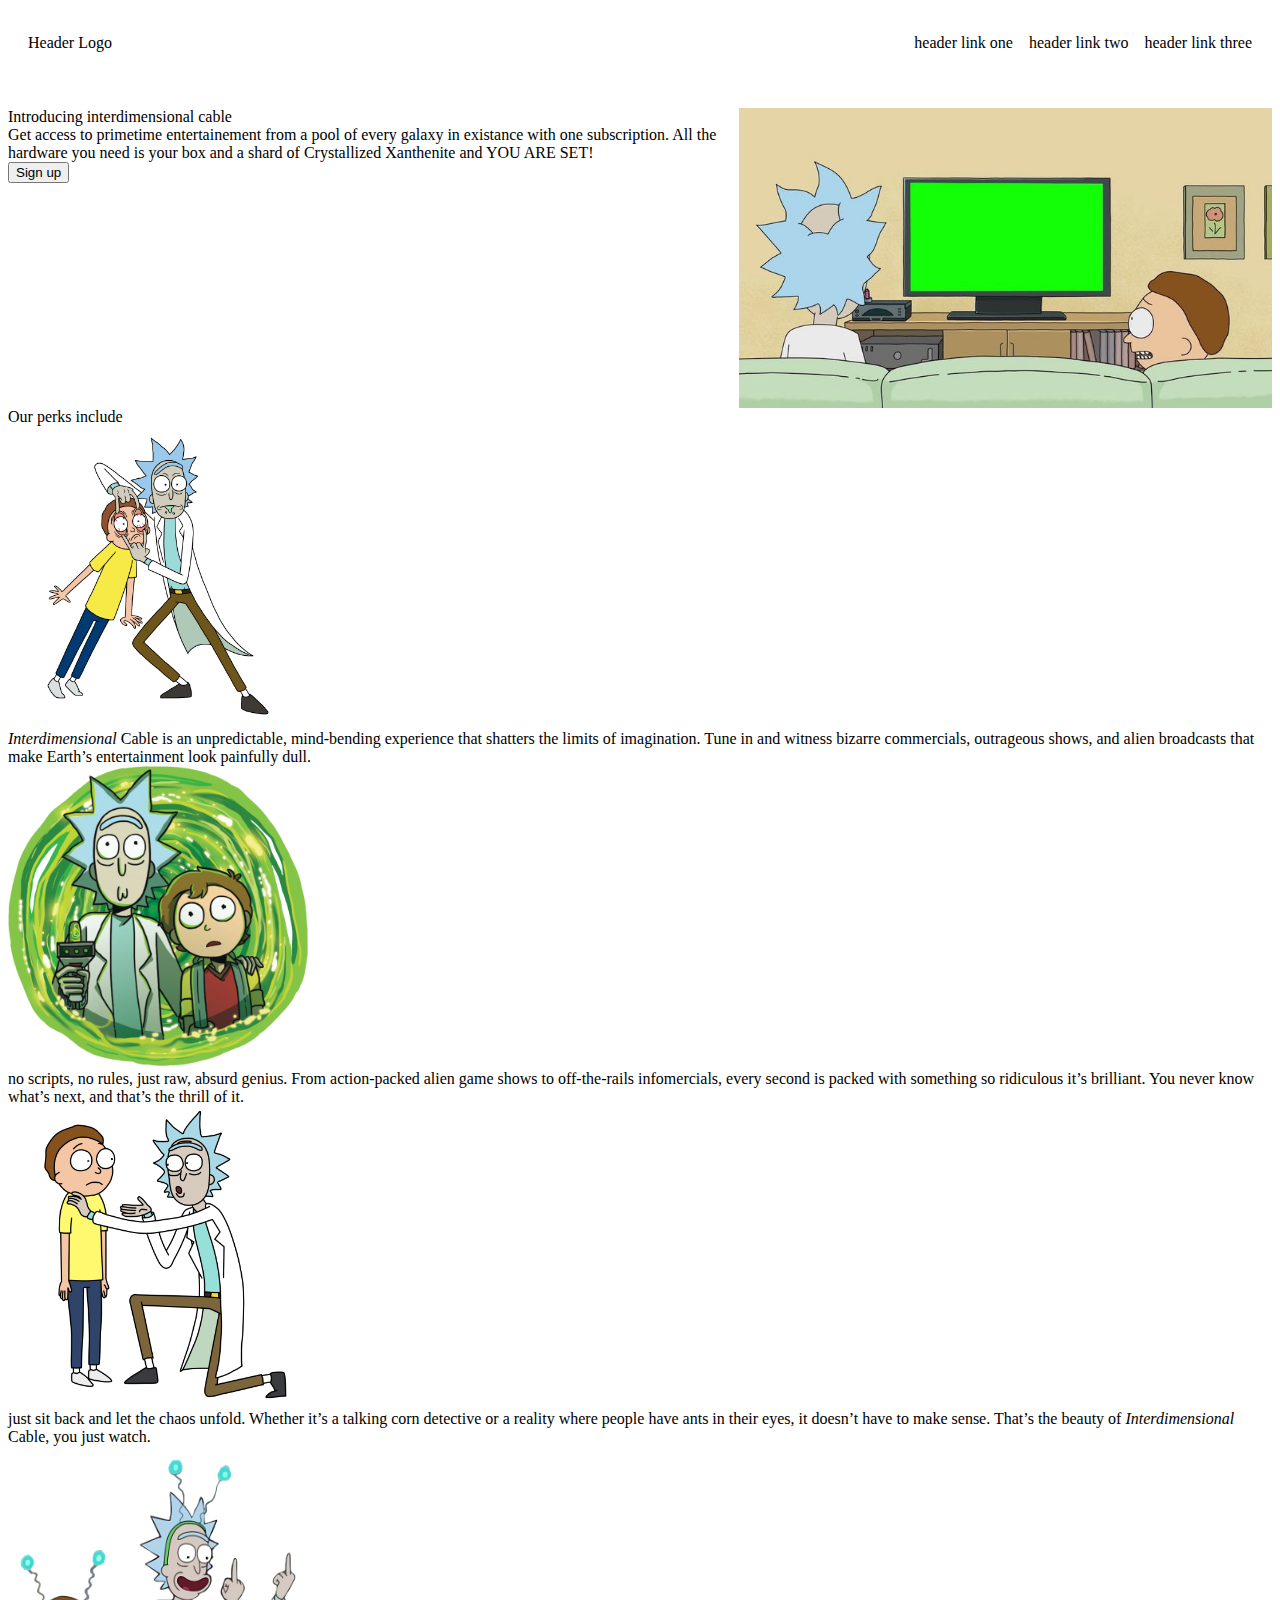
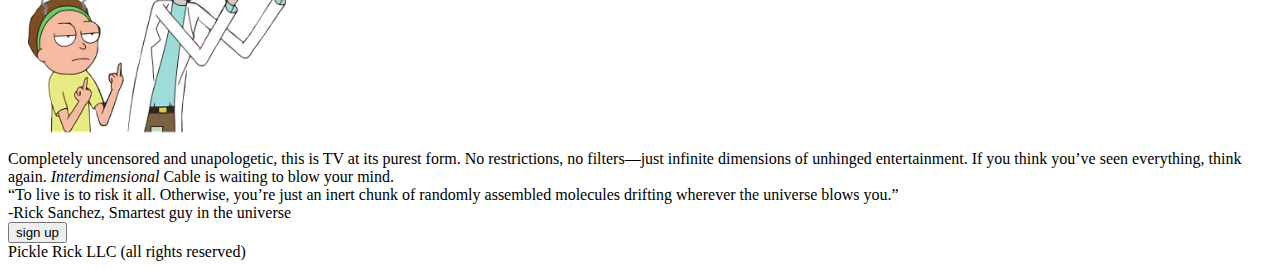
==== foundations/landingpage/index.html @ 9c695d93 "finished landing page html, css remaining" ====
<!DOCTYPE html>
<html lang="en">
    <head>
        <meta charset="UTF-8">
        <link rel="stylesheet" href="styles.css">
        <title>Document</title>
    </head>
    <body>

        <div class="header">
            <div class="left-h">
                <div class="logo">Header Logo</div>
            </div>
            <div class="right-h">
                <ul class="links">
                    <li>header link one</li>
                    <li>header link two</li>
                    <li>header link three</li>
                </ul>
            </div>
        </div>


        <div class="l1">
            <div class="container">
                <div class="title">Introducing interdimensional cable</div>
                <div class="text">Get access to primetime entertainement from a pool of every galaxy in existance with one subscription. All the hardware you need is your box and a shard of Crystallized Xanthenite and YOU ARE SET!</div>
                <button class="sign-up">Sign up</button>
            </div>
            <img src="IDC.jpg" alt="Interdimensional Cable">
        </div>


        <div class="l2">
            <div class="title">Our perks include</div>
            <div class="container">
                <div class="blob">
                    <img src="eye.png" alt="eye opening">
                    <div class="text"><em>Interdimensional</em> Cable is an unpredictable, mind-bending experience that shatters the limits of imagination. Tune in and witness bizarre commercials, outrageous shows, and alien broadcasts that make Earth’s entertainment look painfully dull.</div>
                </div>
                <div class="blob">
                    <img src="awe.png" alt="awesome">
                    <div class="text">no scripts, no rules, just raw, absurd genius. From action-packed alien game shows to off-the-rails infomercials, every second is packed with something so ridiculous it’s brilliant. You never know what’s next, and that’s the thrill of it.</div>
                </div>
                <div class="blob">
                    <img src="kneel.png" alt="no explanation needed">
                    <div class="text">just sit back and let the chaos unfold. Whether it’s a talking corn detective or a reality where people have ants in their eyes, it doesn’t have to make sense. That’s the beauty of <em>Interdimensional</em> Cable, you just watch.</div>
                </div>
                <div class="blob">
                    <img src="uncensored.png" alt="uncensored">
                    <div class="text">Completely uncensored and unapologetic, this is TV at its purest form. No restrictions, no filters—just infinite dimensions of unhinged entertainment. If you think you’ve seen everything, think again. <em>Interdimensional</em> Cable is waiting to blow your mind.</div>
                </div>
            </div>
        </div>


        <div class="l3">
            <div class="container">
                <div class="quote">“To live is to risk it all. Otherwise, you’re just an inert chunk of randomly assembled molecules drifting wherever the universe blows you.”</div>
                <div class="author">-Rick Sanchez, Smartest guy in the universe</div>
            </div>
        </div>


        <div class="l4">
            <div class="container">
                <div class="title"></div>
                <div class="text"></div>
            </div>
            <button class="sign-up">sign up</button>
        </div>


        <div class="footer">Pickle Rick LLC (all rights reserved)</div>
    </body>
</html>
---- foundations/landingpage/styles.css ----
body {
    display: flex;
    flex-direction: column;
}

.header {
    display: flex;
    justify-content: space-between;
    align-items: center;
    margin-bottom: 40px;
    margin-top: 10px;
    padding: 0 20px;
}

ul {
    display: flex;
    gap: 16px;
    list-style-type: none;
}

.l1 {
    display: flex;
}



img {
    width: 300px;
    height: 300px;
}

.l1 img {
    width: 650px;
    height: 300px;
}
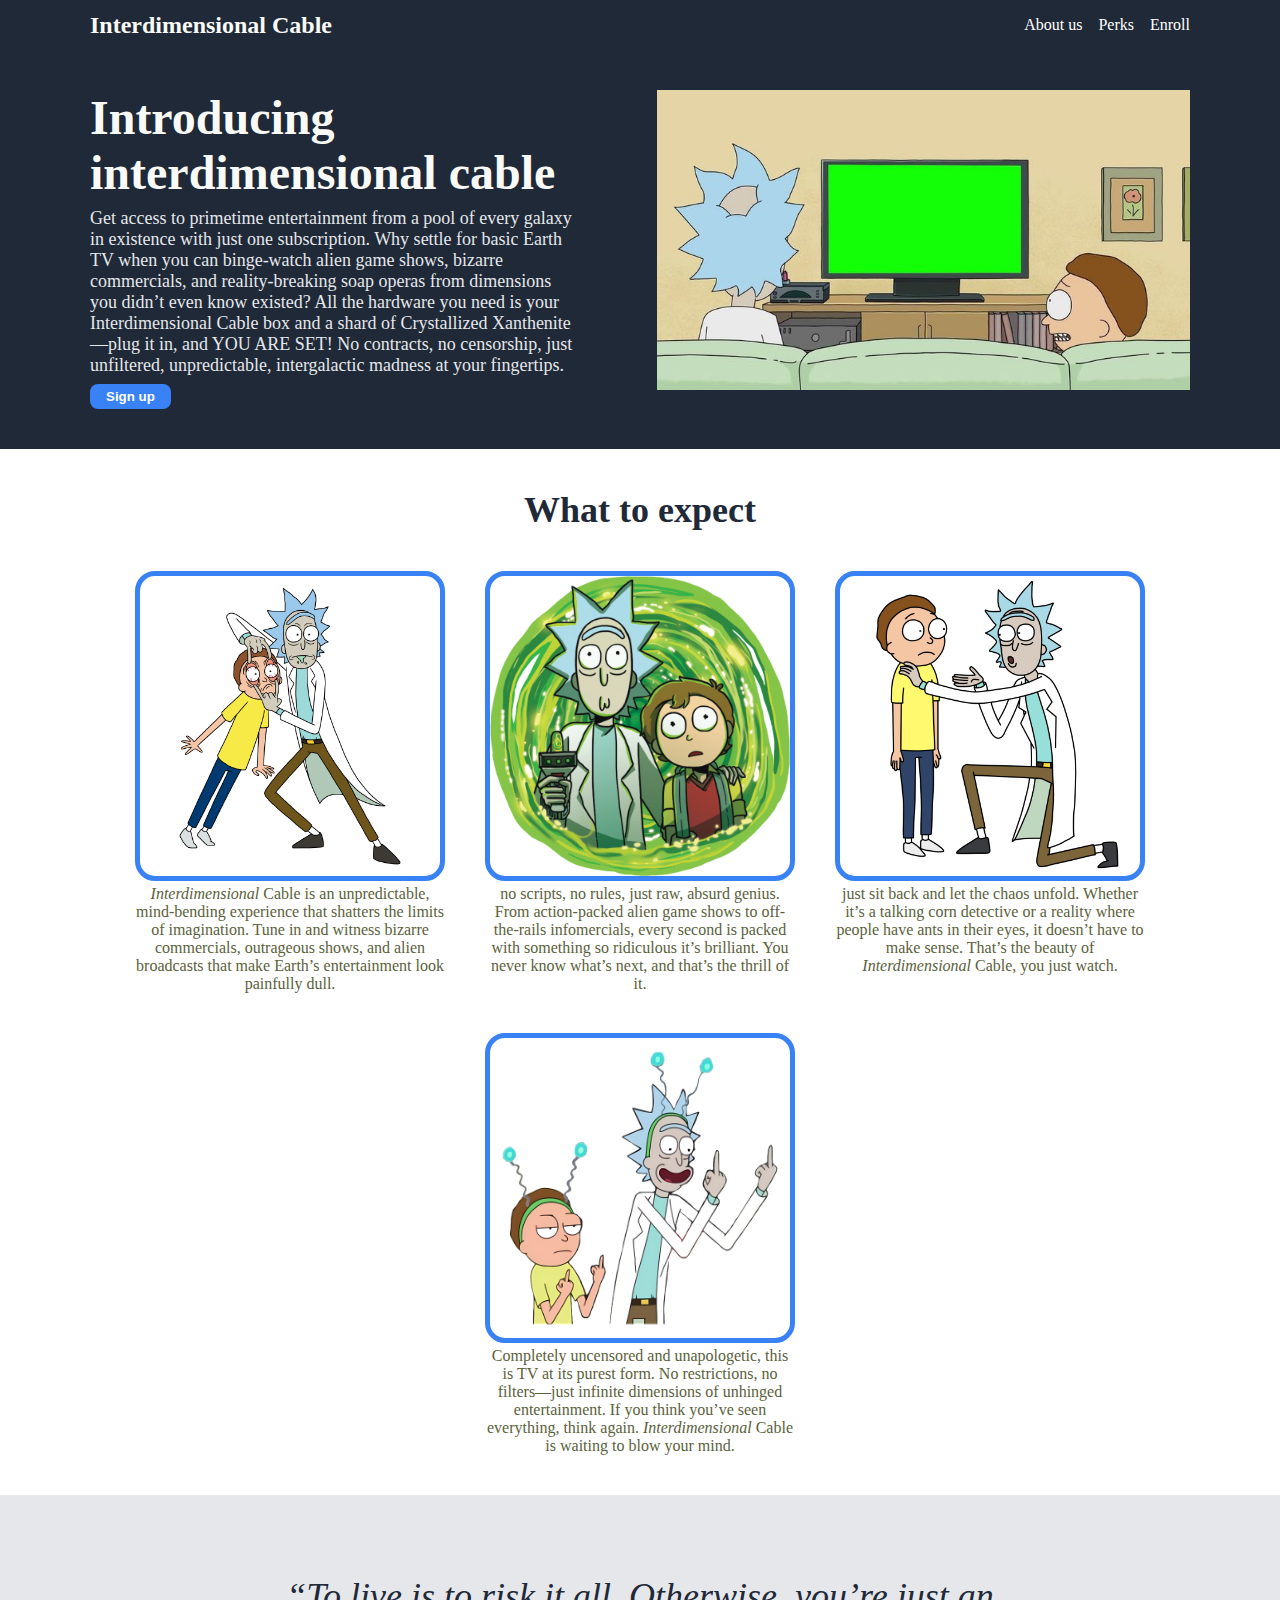
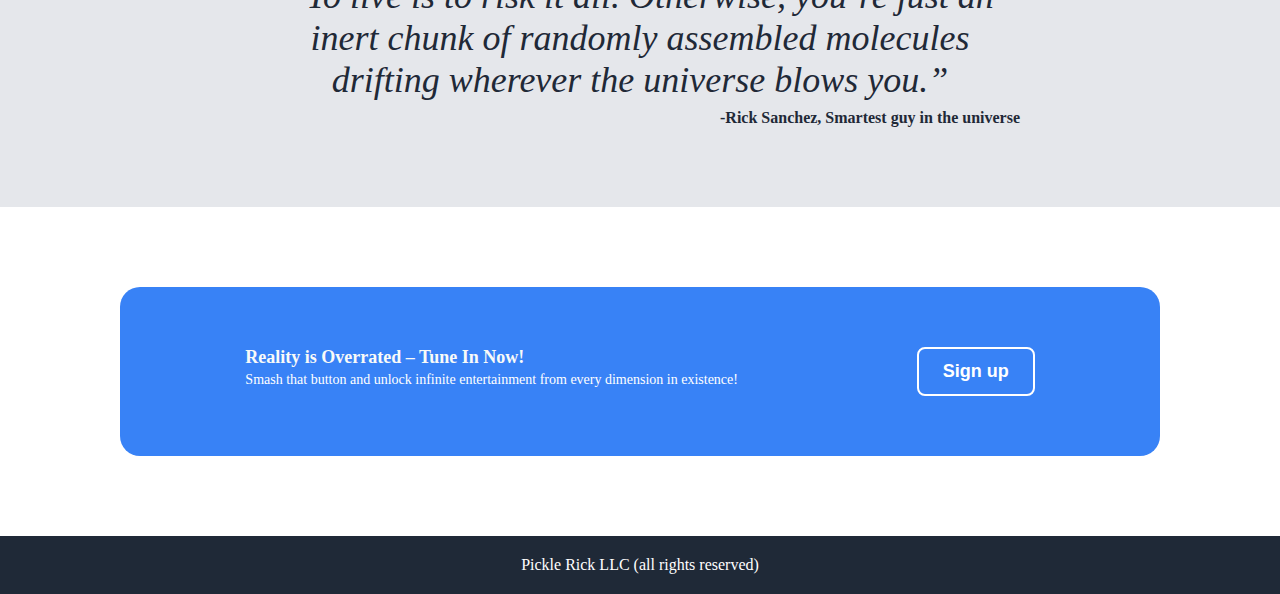
==== commit 4b46ebf3: "finished landing page (html and css)" ====
--- a/foundations/landingpage/index.html
+++ b/foundations/landingpage/index.html
@@ -9,30 +9,30 @@
 
         <div class="header">
             <div class="left-h">
-                <div class="logo">Header Logo</div>
+                <div class="logo">Interdimensional Cable</div>
             </div>
             <div class="right-h">
                 <ul class="links">
-                    <li>header link one</li>
-                    <li>header link two</li>
-                    <li>header link three</li>
+                    <li><a href="#about">About us</a></li>
+                    <li><a href="#perks">Perks</a></li>
+                    <li><a href="#enroll">Enroll</a></li>
                 </ul>
             </div>
         </div>
 
 
-        <div class="l1">
+        <div class="l1" id="about">
             <div class="container">
                 <div class="title">Introducing interdimensional cable</div>
-                <div class="text">Get access to primetime entertainement from a pool of every galaxy in existance with one subscription. All the hardware you need is your box and a shard of Crystallized Xanthenite and YOU ARE SET!</div>
+                <div class="text">Get access to primetime entertainment from a pool of every galaxy in existence with just one subscription. Why settle for basic Earth TV when you can binge-watch alien game shows, bizarre commercials, and reality-breaking soap operas from dimensions you didn’t even know existed? All the hardware you need is your Interdimensional Cable box and a shard of Crystallized Xanthenite—plug it in, and YOU ARE SET! No contracts, no censorship, just unfiltered, unpredictable, intergalactic madness at your fingertips.</div>
                 <button class="sign-up">Sign up</button>
             </div>
             <img src="IDC.jpg" alt="Interdimensional Cable">
         </div>
 
 
-        <div class="l2">
-            <div class="title">Our perks include</div>
+        <div class="l2" id="perks">
+            <div class="title">What to expect</div>
             <div class="container">
                 <div class="blob">
                     <img src="eye.png" alt="eye opening">
@@ -62,12 +62,14 @@
         </div>
 
 
-        <div class="l4">
+        <div class="l4" id="enroll">
             <div class="container">
-                <div class="title"></div>
-                <div class="text"></div>
+                <div class="tc">
+                    <div class="title">Reality is Overrated – Tune In Now!</div>
+                    <div class="text">Smash that button and unlock infinite entertainment from every dimension in existence!</div>
+                </div>
+                <button class="sb">Sign up</button>
             </div>
-            <button class="sign-up">sign up</button>
         </div>
 
 
--- a/foundations/landingpage/styles.css
+++ b/foundations/landingpage/styles.css
@@ -1,28 +1,70 @@
 body {
     display: flex;
     flex-direction: column;
+    font-family: Roboto;
+    margin: 0;
 }
 
 .header {
     display: flex;
     justify-content: space-between;
     align-items: center;
-    margin-bottom: 40px;
-    margin-top: 10px;
-    padding: 0 20px;
+    padding: 0 90px;
+    background-color: #1F2937;
+    color: white;
 }
-
+.logo {
+    font-size: 24px;
+    color: #F9FAF8;
+    font-weight: 700;
+}
 ul {
     display: flex;
     gap: 16px;
     list-style-type: none;
 }
 
+a {
+    color: inherit;
+    text-decoration: none;
+}
+
 .l1 {
     display: flex;
+    padding: 40px 90px;
+    margin: 0;
+    background-color: #1F2937;
+    color: white;
+    gap: 80px;
 }
 
+.l1 .container {
+    display: flex;
+    flex-direction: column;
+    align-items: flex-start;
+    justify-items: center;
+    gap: 8px;
+}
 
+.container .title {
+    font-weight: 900;
+    font-size: 48px;
+    color: #F9FAF8;
+}
+
+.l1 .container .text {
+    font-size: 18px;
+    color: #E5E7EB;
+}
+
+.sign-up {
+    background: #3882F6;
+    color:  white;
+    border: 3px #3882F6;
+    padding: 5px 16px;
+    border-radius: 8px;
+    font-weight: bold;
+}
 
 img {
     width: 300px;
@@ -30,10 +72,109 @@
 }
 
 .l1 img {
-    width: 650px;
+    width: 850px;
     height: 300px;
 }
 
+.l2 img {
+    border-radius: 20px;
+    border: 5px solid #3882F6;
+}
+
+.l2 {
+    text-align: center;
+    padding: 40px;
+    color: #5b613b;
+    font-weight: light;
+}
+
+.l2 .title {
+    font-size: 36px;
+    font-weight: 900;
+    color: #1F2937;
+}
+
+.l2 .container {
+    padding-top: 40px;
+    display: flex;
+    justify-content: center;
+    gap: 40px;
+    flex-wrap: wrap;
+}
+
+.blob {
+    max-width: 310px;
+}
+
+.l3 {
+    padding: 80px 260px;
+    text-align: center;
+    background-color: #E5E7EB;
+}
+
+.l3 .container {
+    display: flex;
+    flex-direction: column;
+    gap: 8px;
+}
+
+.quote {
+    font-size: 36px;
+    color: #1F2937;
+    font-style: italic;
+    font-weight: 300;
+}
+
+.author {
+    align-self: flex-end;
+    font-weight: bold;
+    color: #1F2937;
+}
+
+.l4 {
+    padding: 80px 120px;
+}
+
+.l4 .container {
+    background-color: #3882F6;
+    border-radius: 20px;
+    display: flex;
+    justify-content: space-around;
+    padding: 60px 40px;
+    gap: 8px;
+}
+
+.tc {
+    display: flex;
+    flex-direction: column;
+    gap: 4px;
+}
+
+.sb {
+    background: #3882F6;
+    color:  white;
+    border: 2px solid white;
+    padding: 12px 24px;
+    border-radius: 8px;
+    font-weight: bold;
+    font-size: 18px;
+}
+
+.tc .title {
+    font-size: 18px;
+    font-weight: bold;
+}
 
 
+.tc .text {
+    font-size: 14px;
+    font-weight: light;
+    color: white;
+}
 
+.footer {
+    text-align: center;
+    background-color: #1F2937;
+    padding: 20px;
+    color: white;
+}
